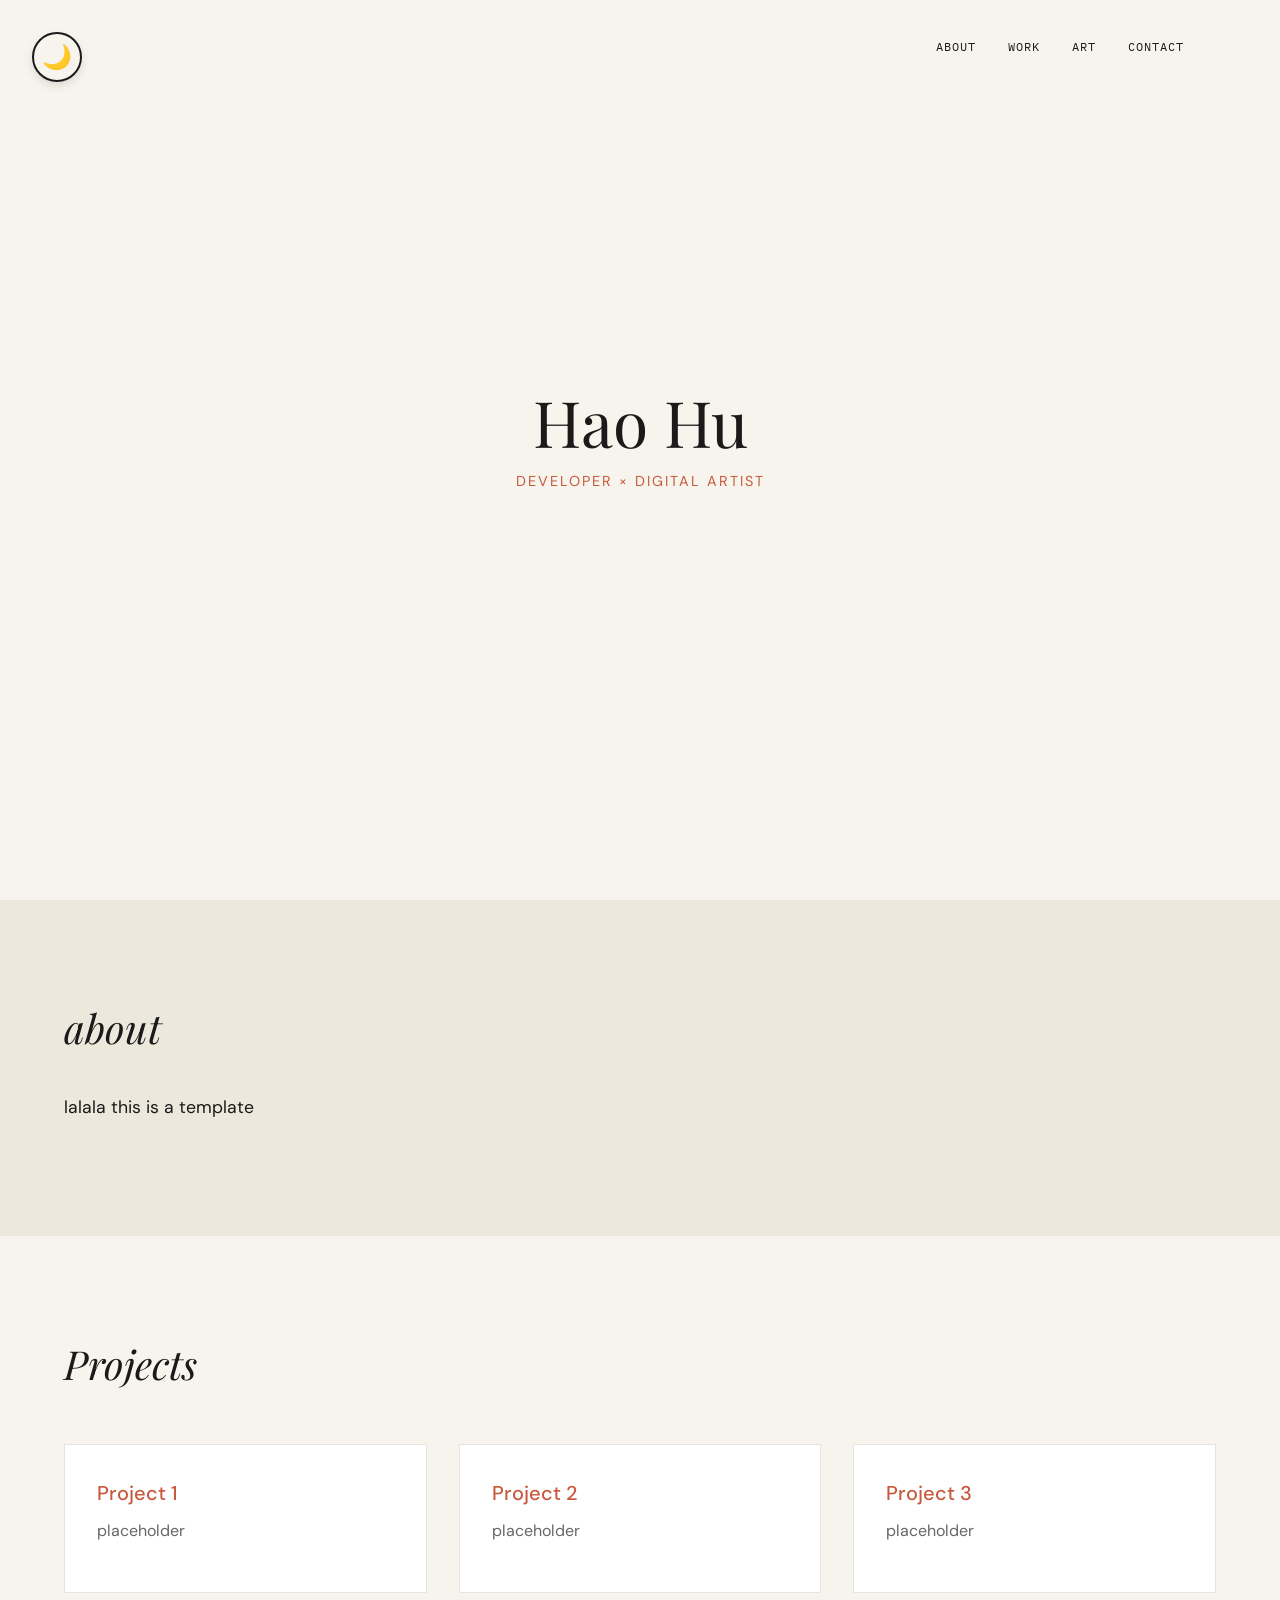
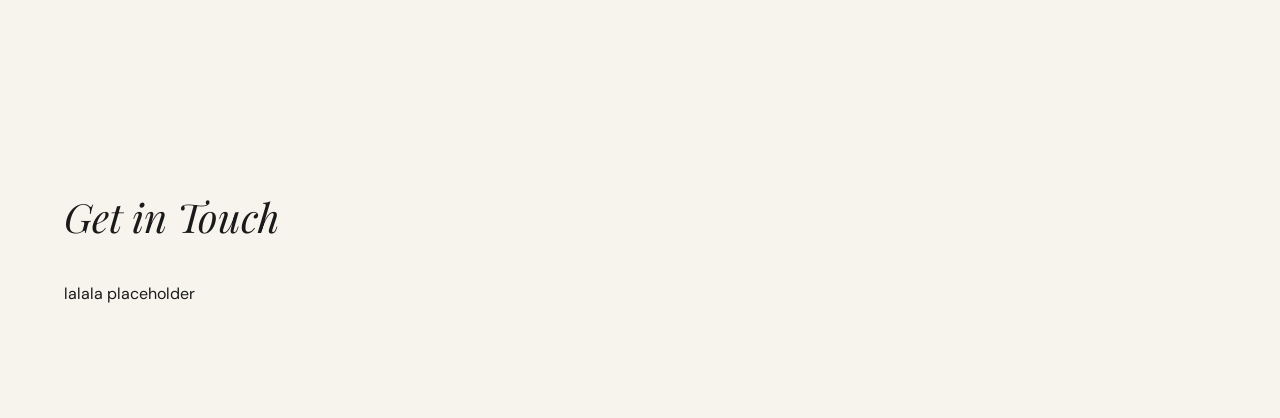
==== index.html @ 743b9fbf "Refactored info" ====
<!DOCTYPE html>
<html lang="en">
<head>
    <meta charset="UTF-8">
    <meta name="viewport" content="width=device-width, initial-scale=1.0">
    <title>hao hu</title>

    <link rel="stylesheet" href="style.css">
  
</head>
<body>
    <nav class="nav" id="mainNav">
        <a href="#about">about</a>
        <a href="#projects">work</a>
        <a href="#art">art</a>
        <a href="#contact">contact</a>
    </nav>
    <button class="dark-mode-toggle" id="darkModeToggle">
        🌙
    </button>
    <section class="intro">
        <h1>Hao Hu</h1>
        <p>developer × digital artist</p>
    </section>

    <section class="about" id="about">
        <div class="container">
            <h2>about</h2>
            <p>lalala this is a template</p>
        </div>
    </section>

    <section class="projects" id="projects">
        <div class="container">
            <h2>Projects</h2>

            <div class="projects-grid">
                <article class="project">
                    <h3>Project 1</h3>
                    <p>placeholder</p>
                </article>

                <article class="project">
                    <h3>Project 2</h3>
                    <p>placeholder</p>
                </article>

                <article class="project">
                    <h3>Project 3</h3>
                    <p>placeholder</p>
                </article>
            </div>
        </div>
    </section>

    <section class="contact" id="contact">
        <div class="container">
            <h2>Get in Touch</h2>
            <p>lalala placeholder</p>
        </div>
    </section>

    <script>
        const DarkModeToggle = ({ isDark, toggle }) => {
            return (
                <button
                onClick={toggle}
                className="dark-mode-toggle"
                title={isDark ? "Switch to light mode" : "Switch to dark mode"}
                >
                {isDark ? '☀️' : '🌙'}
                </button>
            );
        };

        const Navigation = ({ currentPage, setCurrentPage }) => {
            const [isScrolled, setIsScrolled] = useState(false);

            useEffect(() => {
                const handleScroll = () => {
                setIsScrolled(window.scrollY > 50);
                };

                window.addEventListener('scroll', handleScroll);
                return () => window.removeEventListener('scroll', handleScroll);
            }, []);

            const scrollToSection = (sectionId) => {
                const element = document.getElementById(sectionId);
                if (element) {
                element.scrollIntoView({ behavior: 'smooth' });
                }
            };

            return (
                <nav className={`nav ${isScrolled ? 'nav-scrolled' : ''}`}>
                {currentPage === 'home' ? (
                    <>
                    <a onClick={() => scrollToSection('about')} className={currentPage === 'home' ? 'active' : ''}>About</a>
                    <a onClick={() => scrollToSection('projects')} className={currentPage === 'home' ? 'active' : ''}>Work</a>
                    <a onClick={() => setCurrentPage('art')}>Art</a>
                    </>
                ) : (
                    <>
                    <a onClick={() => setCurrentPage('home')}>Home</a>
                    <a className="active">Art</a>
                    </>
                )}
                </nav>
            );
        };

        const Info = () => {
            return (
                <section className="hero">
                <div className="scrap scrap-1"></div>
                <div className="scrap scrap-2"></div>
                <div className="scrap scrap-3"></div>
                
                <div className="hero-content">
                    <h1 className="name">
                    <span className="first-name">Your</span>
                    <span className="last-name">Name</span>
                    </h1>
                    <p className="tagline">Developer × Digital Artist</p>
                </div>
                </section>
            );
        };

        const App = () => {
            const [isDark, setIsDark] = useState(false);
            const [currentPage, setCurrentPage] = useState('home');

            const toggleDarkMode = () => {
                setIsDark(!isDark);
                document.body.classList.toggle('dark');
            };

            useEffect(() => {
                window.scrollTo(0, 0);
            }, [currentPage]);

            return (
                <div className="canvas">
                <DarkModeToggle isDark={isDark} toggle={toggleDarkMode} />
                <Navigation currentPage={currentPage} setCurrentPage={setCurrentPage} />
                
                {currentPage === 'home' ? (
                    <>
                    <Info />
                    <About />
                    <Projects />
                    </>
                ) : (
                    <ArtPage />
                )}
                </div>
            );
        };

        const root = ReactDOM.createRoot(document.getElementById('root'));
        root.render(<App />);
        
    </script>

</body>
</html>
---- style.css ----
@import url('https://fonts.googleapis.com/css2?family=Playfair+Display:ital,wght@0,400;0,700;1,400&family=IBM+Plex+Mono:wght@300;400;500&family=DM+Sans:wght@400;500;700&display=swap');

* {
  margin: 0;
  padding: 0;
  box-sizing: border-box;
  transition: background-color 0.3s, color 0.3s;
}

:root {
    --ink: #1a1a1a;
    --paper: #f7f4ed;
    --cream: #ede8dc;
    --rust: #c75a3e;
    --burnt-sienna: #a44827;
    --olive: #6b7a4f;
    --slate: #5a6a7a;
    --ochre: #d4a056;
    --faded-blue: #8b9dc3;
}

body {
    font-family: 'DM Sans', sans-serif;
    background-color: var(--paper);
    color: var(--ink);
    line-height: 1.6;
}

body.dark {
    background: #0f0f0f;
    color: #f0f0f0;
}

body.dark .info::before {
    background: #1a1a1a !important;
}

body.dark .project {
    background: #1a1a1a;
    border-color: rgba(255, 255, 255, 0.1);
}

.nav {
    position: fixed;
    top: 2rem;
    right: 6rem;  
    z-index: 999;
    
    display: flex;
    gap: 2rem;
    
    background: transparent;
    padding: 0;
    border-radius: 0;
    
    transition: all 0.3s ease;
}

.nav.scrolled {
    background: rgba(247, 244, 237, 0.95);
    padding: 1rem 2rem;
    border-radius: 50px;
    box-shadow: 0 2px 10px rgba(0, 0, 0, 0.1);
}

body.dark .nav.scrolled {
    background: rgba(15, 15, 15, 0.95);
}

.nav a {
    font-family: 'IBM Plex Mono', monospace;
    font-size: 0.75rem;
    letter-spacing: 1px;
    text-transform: uppercase;
    text-decoration: none;
    color: var(--ink);
    position: relative;
    cursor: pointer;
    padding: 0.3rem 0;
}

.nav a::after {
    content: '';
    position: absolute;
    bottom: 0;
    left: 0;
    width: 0%;
    height: 1px;
    background: var(--rust);
    transition: width 0.3s ease;
}

.nav a:hover::after,
.nav a.active::after {
    width: 100%;
}

.dark-mode-toggle {
    position: fixed;
    top: 2rem;
    left: 2rem;
    z-index: 1000;

    width: 50px;
    height: 50px;
    border-radius: 50%;
    border: 2px solid var(--ink);
    background: var(--paper);

    font-size: 1.5rem;
    cursor: pointer;

    display: flex;
    align-items: center;
    justify-content: center;

    box-shadow: 0 4px 10px rgba(0, 0, 0, 0.1);
    transition: transform 0.2s ease;
}

.dark-mode-toggle:hover {
    transform: scale(1.1);
}

.dark-mode-toggle:active {
    transform: scale(0.95);
}

h1 {
    font-family: 'Playfair Display', serif;
    font-size: 2.5rem;
    font-weight: 400;
    line-height: 1;
}

h2 {
    font-family: 'Playfair Display', serif;
    font-size: 2rem;
    font-weight: 400;
    font-style: italic;
    margin-bottom: 2rem;
}

h3 {
    font-size: 1.25rem;
    font-weight: 500;
    margin-bottom: 0.5rem;
}

p {
    font-size: 1rem;
    margin-bottom: 1rem;
}

.intro {
    min-height: 100vh;
    display: flex;
    flex-direction: column;
    justify-content: center;
    align-items: center;
    text-align: center;
    padding: 2rem 1rem;
}

.intro p {
    font-size: 0.9rem;
    color: var(--rust);
    margin-top: 1rem;
    letter-spacing: 2px;
    text-transform: uppercase;
}

.container {
    max-width: 1200px;  
    margin: 0 auto;     
    padding: 0 1.5rem;  
}

section {
  padding: 4rem 0; 
}

.about {
    background-color: var(--cream);
}

.about p {
    font-size: 1.1rem;
    max-width: 600px; 
    line-height: 1.8; 
}

.projects {
    background-color: var(--paper);
}

.projects-grid {
    display: grid;
    grid-template-columns: 1fr;  
    gap: 1.5rem;  
    margin-top: 2rem;
}

.project {
    background: white;
    padding: 2rem;
    border: 1px solid rgba(0, 0, 0, 0.1);
    transition: transform 0.3s ease, box-shadow 0.3s ease; 
}

.project:hover {
    transform: translateY(-5px); 
    box-shadow: 0 10px 30px rgba(0, 0, 0, 0.1);
}

.project h3 {
    color: var(--rust);
}

.project p {
    color: #666;
    line-height: 1.7;
}

body.dark .project p {
    color: #ccc;
}

@media (min-width: 768px) {

    h1 {
        font-size: 3.5rem;
    }

    h2 {
        font-size: 2.5rem;
    }

    container {
        padding: 0 2rem;
    }

    section {
        padding: 6rem 0;
    }

    info p {
        font-size: 1.1rem;
    }

    .projects-grid {
        grid-template-columns: repeat(2, 1fr);
        gap: 2rem;
    }

    .project {
        padding: 2rem;
    }

}

@media (min-width: 1024px) {

    h1 {
        font-size: 4rem;
    }

    info p {
        font-size: 1.2rem;
    }

    .projects-grid {
        grid-template-columns: repeat(3, 1fr);
        gap: 2rem;
        margin-top: 3rem;
    }

}
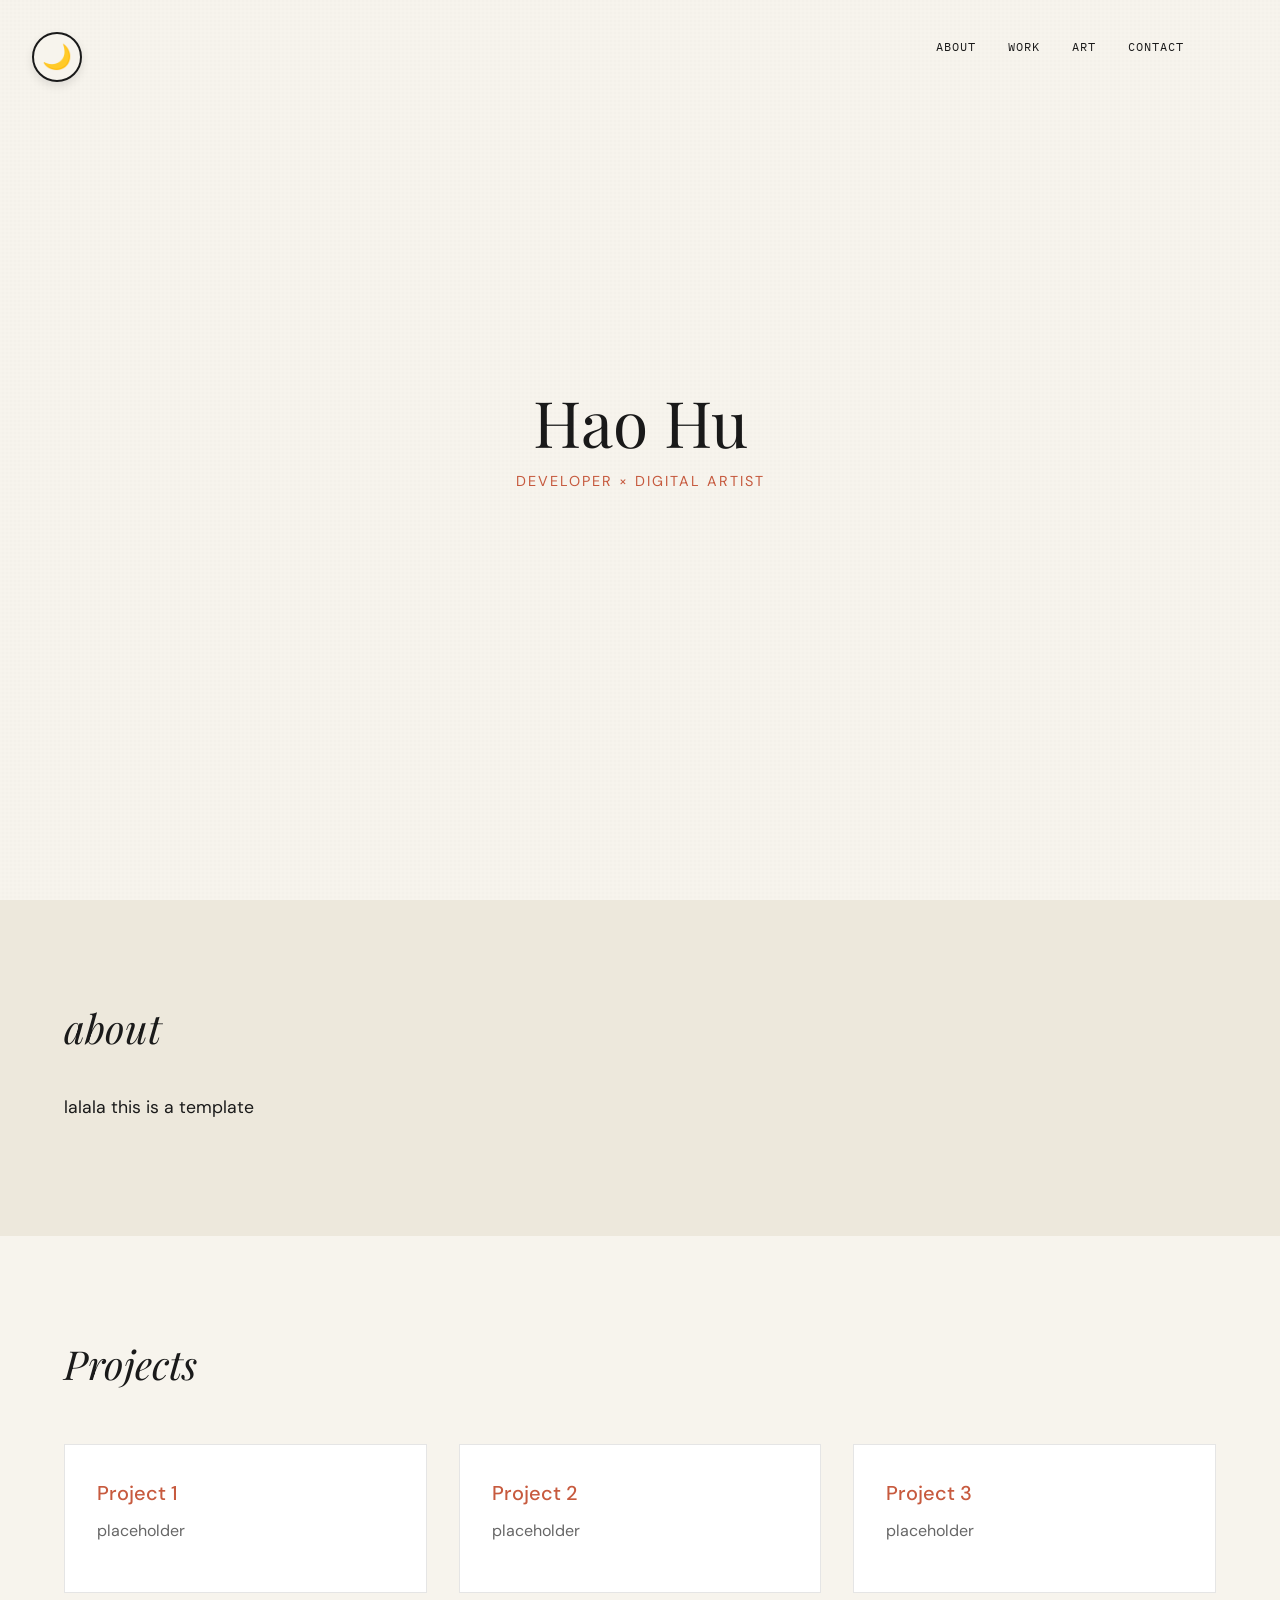
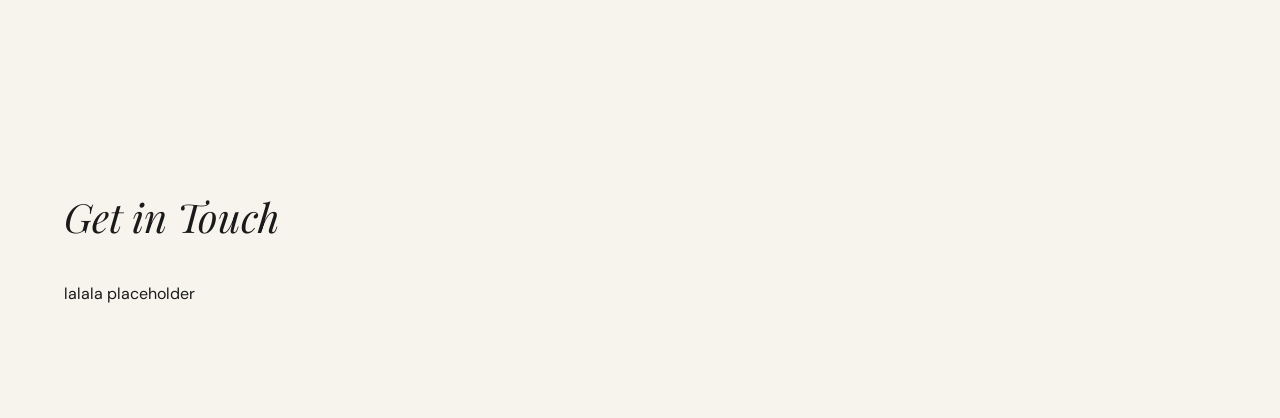
==== commit de6d86f0: "changed dark mode style" ====
--- a/index.html
+++ b/index.html
@@ -112,15 +112,15 @@
 
         const Info = () => {
             return (
-                <section className="hero">
+                <section className="info">
                 <div className="scrap scrap-1"></div>
                 <div className="scrap scrap-2"></div>
                 <div className="scrap scrap-3"></div>
                 
-                <div className="hero-content">
+                <div className="info-content">
                     <h1 className="name">
-                    <span className="first-name">Your</span>
-                    <span className="last-name">Name</span>
+                    <span className="first-name">Hao</span>
+                    <span className="last-name">Hu</span>
                     </h1>
                     <p className="tagline">Developer × Digital Artist</p>
                 </div>
--- a/style.css
+++ b/style.css
@@ -35,9 +35,60 @@
     background: #1a1a1a !important;
 }
 
+body.dark .scrap-1 { background: var(--ochre); opacity: 0.5; }
+body.dark .scrap-2 { background: var(--faded-blue); opacity: 0.4; }
+body.dark .scrap-3 { background: var(--olive); opacity: 0.4; }
+body.dark .name .last-name { color: var(--ochre); }
+body.dark .about { background: #0a0a0a; }
+body.dark .projects { background: #141414; }
+body.dark .project-item { background: #1a1a1a; border-color: rgba(255, 255, 255, 0.1); }
+body.dark .project-title,
+body.dark .section-title { color: #ffffff; }
+body.dark .project-description { color: #d0d0d0; }
+body.dark .gallery-item { background: #1a1a1a; }
+body.dark .nav { color: #f0f0f0; }
+body.dark .nav.nav-scrolled { background: rgba(20, 20, 20, 0.95); }
+body.dark .art-page { background: #0a0a0a; }
+body.dark .filter-btn { border-color: rgba(212, 160, 86, 0.3); color: #f0f0f0; }
+body.dark .filter-btn.active { background: var(--ochre); color: #000; }
+body.dark .art-detail-card { background: #1a1a1a; }
+
+body::before {
+    content: '';
+    position: fixed;
+    top: 0;
+    left: 0;
+    width: 100%;
+    height: 100%;
+    background-image: 
+    repeating-linear-gradient(0deg, transparent, transparent 2px, rgba(0,0,0,.02) 2px, rgba(0,0,0,.02) 4px),
+    repeating-linear-gradient(90deg, transparent, transparent 2px, rgba(0,0,0,.02) 2px, rgba(0,0,0,.02) 4px);
+    pointer-events: none;
+    z-index: 1000;
+    opacity: 0.3;
+}
+
+body.dark::before {
+    background-image: 
+    repeating-linear-gradient(0deg, transparent, transparent 2px, rgba(255,255,255,.02) 2px, rgba(255,255,255,.02) 4px),
+    repeating-linear-gradient(90deg, transparent, transparent 2px, rgba(255,255,255,.02) 2px, rgba(255,255,255,.02) 4px);
+}
+
+body.dark .dark-mode-toggle {
+    background: #1a1a1a;
+    border-color: var(--ochre);
+    box-shadow: 0 4px 15px rgba(212, 160, 86, 0.3);
+}
+
 body.dark .project {
     background: #1a1a1a;
     border-color: rgba(255, 255, 255, 0.1);
+}
+
+.canvas {
+    min-height: 100vh;
+    position: relative;
+    padding: 0;
 }
 
 .nav {
@@ -115,7 +166,11 @@
     justify-content: center;
 
     box-shadow: 0 4px 10px rgba(0, 0, 0, 0.1);
-    transition: transform 0.2s ease;
+    transition: transform 0.3s ease;
+}
+
+body.dark .nav a {
+    color: #f0f0f0;
 }
 
 .dark-mode-toggle:hover {
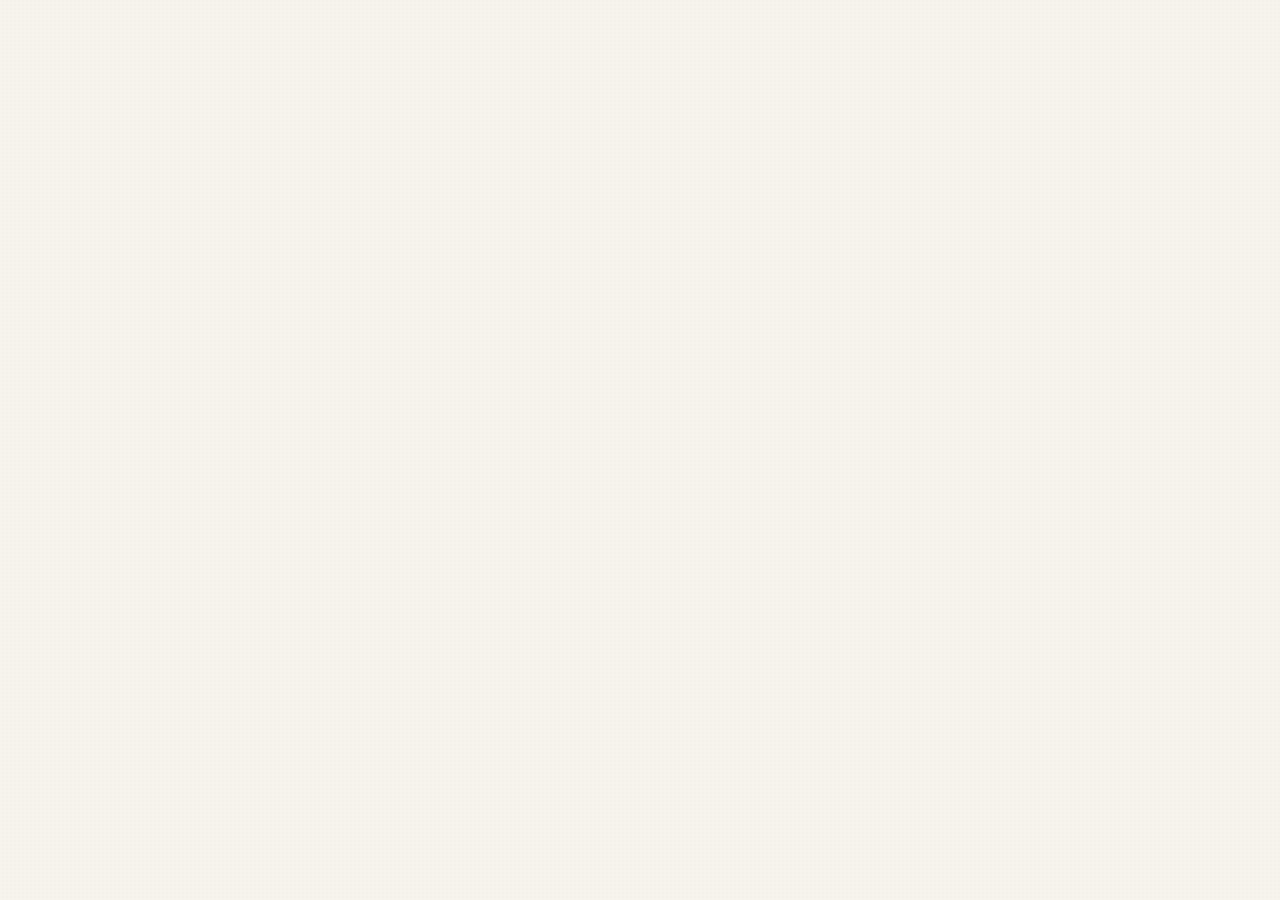
==== commit a353ed14: "Fully refactored site and adding working App loop" ====
--- a/index.html
+++ b/index.html
@@ -9,154 +9,175 @@
   
 </head>
 <body>
-    <nav class="nav" id="mainNav">
-        <a href="#about">about</a>
-        <a href="#projects">work</a>
-        <a href="#art">art</a>
-        <a href="#contact">contact</a>
-    </nav>
-    <button class="dark-mode-toggle" id="darkModeToggle">
-        🌙
-    </button>
-    <section class="intro">
-        <h1>Hao Hu</h1>
-        <p>developer × digital artist</p>
-    </section>
 
-    <section class="about" id="about">
-        <div class="container">
-            <h2>about</h2>
-            <p>lalala this is a template</p>
-        </div>
-    </section>
+    <div id="root"></div>
 
-    <section class="projects" id="projects">
-        <div class="container">
-            <h2>Projects</h2>
+    <script crossorigin src="https://unpkg.com/react@18/umd/react.production.min.js"></script>
+    <script crossorigin src="https://unpkg.com/react-dom@18/umd/react-dom.production.min.js"></script>
+    
+    <script src="https://unpkg.com/@babel/standalone/babel.min.js"></script>
 
-            <div class="projects-grid">
-                <article class="project">
-                    <h3>Project 1</h3>
-                    <p>placeholder</p>
-                </article>
+    <script src="data/artData.js"></script>
+    <script src="data/projectData.js"></script>
 
-                <article class="project">
-                    <h3>Project 2</h3>
-                    <p>placeholder</p>
-                </article>
+    <script type="text/babel">
+        const { useState, useEffect } = React;
 
-                <article class="project">
-                    <h3>Project 3</h3>
-                    <p>placeholder</p>
-                </article>
-            </div>
-        </div>
-    </section>
-
-    <section class="contact" id="contact">
-        <div class="container">
-            <h2>Get in Touch</h2>
-            <p>lalala placeholder</p>
-        </div>
-    </section>
-
-    <script>
         const DarkModeToggle = ({ isDark, toggle }) => {
-            return (
-                <button
-                onClick={toggle}
-                className="dark-mode-toggle"
-                title={isDark ? "Switch to light mode" : "Switch to dark mode"}
-                >
-                {isDark ? '☀️' : '🌙'}
-                </button>
-            );
+        return (
+            <button
+            onClick={toggle}
+            className="dark-mode-toggle"
+            title={isDark ? "Switch to light mode" : "Switch to dark mode"}
+            >
+            {isDark ? '☀️' : '🌙'}
+            </button>
+        );
         };
 
         const Navigation = ({ currentPage, setCurrentPage }) => {
-            const [isScrolled, setIsScrolled] = useState(false);
+        const [isScrolled, setIsScrolled] = useState(false);
 
-            useEffect(() => {
-                const handleScroll = () => {
-                setIsScrolled(window.scrollY > 50);
-                };
-
-                window.addEventListener('scroll', handleScroll);
-                return () => window.removeEventListener('scroll', handleScroll);
-            }, []);
-
-            const scrollToSection = (sectionId) => {
-                const element = document.getElementById(sectionId);
-                if (element) {
-                element.scrollIntoView({ behavior: 'smooth' });
-                }
+        useEffect(() => {
+            const handleScroll = () => {
+            setIsScrolled(window.scrollY > 50);
             };
 
-            return (
-                <nav className={`nav ${isScrolled ? 'nav-scrolled' : ''}`}>
-                {currentPage === 'home' ? (
-                    <>
-                    <a onClick={() => scrollToSection('about')} className={currentPage === 'home' ? 'active' : ''}>About</a>
-                    <a onClick={() => scrollToSection('projects')} className={currentPage === 'home' ? 'active' : ''}>Work</a>
-                    <a onClick={() => setCurrentPage('art')}>Art</a>
-                    </>
-                ) : (
-                    <>
-                    <a onClick={() => setCurrentPage('home')}>Home</a>
-                    <a className="active">Art</a>
-                    </>
-                )}
-                </nav>
-            );
+            window.addEventListener('scroll', handleScroll);
+            return () => window.removeEventListener('scroll', handleScroll);
+        }, []);
+
+        const scrollToSection = (sectionId) => {
+            const element = document.getElementById(sectionId);
+            if (element) {
+            element.scrollIntoView({ behavior: 'smooth' });
+            }
+        };
+
+        return (
+            <nav className={`nav ${isScrolled ? 'nav-scrolled' : ''}`}>
+            {currentPage === 'home' ? (
+                <>
+                <a onClick={() => scrollToSection('about')} className={currentPage === 'home' ? 'active' : ''}>About</a>
+                <a onClick={() => scrollToSection('projects')} className={currentPage === 'home' ? 'active' : ''}>Work</a>
+                <a onClick={() => setCurrentPage('art')}>Art</a>
+                </>
+            ) : (
+                <>
+                <a onClick={() => setCurrentPage('home')}>Home</a>
+                <a className="active">Art</a>
+                </>
+            )}
+            </nav>
+        );
         };
 
         const Info = () => {
-            return (
-                <section className="info">
-                <div className="scrap scrap-1"></div>
-                <div className="scrap scrap-2"></div>
-                <div className="scrap scrap-3"></div>
+        return (
+            <section className="info">
+            <div className="scrap scrap-1"></div>
+            <div className="scrap scrap-2"></div>
+            <div className="scrap scrap-3"></div>
+            
+            <div className="info-content">
+                <h1 className="name">
+                <span className="first-name">Hao</span>
+                <span className="last-name">Hu</span>
+                </h1>
+                <p className="tagline">Developer × Digital Artist</p>
+            </div>
+            </section>
+        );
+        };
+
+        const About = () => {
+        return (
+            <section id="about" className="about">
+            <div className="tape tape-1"></div>
+            
+            <div className="about-grid">
+                <div>
+                <div className="section-label">About</div>
+                </div>
+                <div className="about-text">
+                <p>placeholder</p>
+                <p>placeholder</p>
+                </div>
+            </div>
+            
+            <div className="tape tape-2"></div>
+            </section>
+        );
+        };
+
+        const ProjectCard = ({ project }) => {
+        return (
+            <article className="project-item">
+            <div className="project-number">{project.number}</div>
+            <h3 className="project-title">{project.title}</h3>
+            <p className="project-description">{project.description}</p>
+            <div className="project-tags">
+                {project.tags.map((tag, index) => (
+                <span key={index} className="project-tag">{tag}</span>
+                ))}
+            </div>
+            </article>
+        );
+        };
+
+        const Projects = () => {
+        return (
+            <section id="projects" className="projects">
+            <div className="projects-container">
+                <h2 className="section-title">Selected Work</h2>
                 
-                <div className="info-content">
-                    <h1 className="name">
-                    <span className="first-name">Hao</span>
-                    <span className="last-name">Hu</span>
-                    </h1>
-                    <p className="tagline">Developer × Digital Artist</p>
+                <div className="annotation annotation-1">in progress →</div>
+                
+                <div className="projects-collage">
+                {projectsData.map((project) => (
+                    <ProjectCard key={project.id} project={project} />
+                ))}
                 </div>
-                </section>
-            );
+            </div>
+            </section>
+        );
+        };
+
+        const ArtPage = () => {
+        };
+
+        const Lightbox = ({ artwork, onClose }) => {
         };
 
         const App = () => {
-            const [isDark, setIsDark] = useState(false);
-            const [currentPage, setCurrentPage] = useState('home');
+        const [isDark, setIsDark] = useState(false);
+        const [currentPage, setCurrentPage] = useState('home');
 
-            const toggleDarkMode = () => {
-                setIsDark(!isDark);
-                document.body.classList.toggle('dark');
-            };
+        const toggleDarkMode = () => {
+            setIsDark(!isDark);
+            document.body.classList.toggle('dark');
+        };
 
-            useEffect(() => {
-                window.scrollTo(0, 0);
-            }, [currentPage]);
+        useEffect(() => {
+            window.scrollTo(0, 0);
+        }, [currentPage]);
 
-            return (
-                <div className="canvas">
-                <DarkModeToggle isDark={isDark} toggle={toggleDarkMode} />
-                <Navigation currentPage={currentPage} setCurrentPage={setCurrentPage} />
-                
-                {currentPage === 'home' ? (
-                    <>
-                    <Info />
-                    <About />
-                    <Projects />
-                    </>
-                ) : (
-                    <ArtPage />
-                )}
-                </div>
-            );
+        return (
+            <div className="canvas">
+            <DarkModeToggle isDark={isDark} toggle={toggleDarkMode} />
+            <Navigation currentPage={currentPage} setCurrentPage={setCurrentPage} />
+            
+            {currentPage === 'home' ? (
+                <>
+                <Info />
+                <About />
+                <Projects />
+                </>
+            ) : (
+                <ArtPage />
+            )}
+            </div>
+        );
         };
 
         const root = ReactDOM.createRoot(document.getElementById('root'));
--- a/style.css
+++ b/style.css
@@ -281,56 +281,346 @@
     color: #ccc;
 }
 
-@media (min-width: 768px) {
-
-    h1 {
-        font-size: 3.5rem;
-    }
-
-    h2 {
-        font-size: 2.5rem;
-    }
-
-    container {
+.info {
+    height: 100vh;
+    display: flex;
+    align-items: center;
+    justify-content: center;
+    position: relative;
+    overflow: hidden;
+}
+
+.info::before {
+    content: '';
+    position: absolute;
+    top: -10%;
+    right: -5%;
+    width: 60%;
+    height: 120%;
+    background: var(--cream);
+    transform: rotate(8deg);
+    box-shadow: -20px 20px 60px rgba(0,0,0,0.1);
+    clip-path: polygon(0% 2%, 2% 0%, 98% 1%, 100% 3%, 99% 97%, 97% 100%, 3% 99%, 0% 98%);
+}
+
+.info-content {
+    position: relative;
+    z-index: 2;
+    max-width: 900px;
+    padding: 0 4rem;
+}
+
+.name {
+    font-family: 'Playfair Display', serif;
+    font-size: clamp(3rem, 8vw, 7rem);
+    font-weight: 400;
+    line-height: 0.95;
+    margin-bottom: 2rem;
+    position: relative;
+}
+
+.name .first-name {
+    display: block;
+    margin-left: 3rem;
+}
+
+.name .last-name {
+    display: block;
+    font-style: italic;
+    color: var(--rust);
+    margin-left: 4rem;
+}
+
+.tagline {
+    font-family: 'IBM Plex Mono', monospace;
+    font-size: 0.85rem;
+    font-weight: 300;
+    letter-spacing: 2px;
+    text-transform: uppercase;
+    margin-bottom: 3rem;
+    opacity: 0.7;
+}
+
+.scrap {
+    position: absolute;
+    background: white;
+    box-shadow: 0 8px 30px rgba(0,0,0,0.12);
+}
+
+.scrap-1 {
+    top: 15%;
+    left: 8%;
+    width: 200px;
+    height: 150px;
+    transform: rotate(-12deg);
+    background: var(--ochre);
+    opacity: 0.4;
+    clip-path: polygon(3% 0%, 100% 2%, 97% 100%, 0% 98%);
+}
+
+.scrap-2 {
+    bottom: 20%;
+    right: 15%;
+    width: 180px;
+    height: 120px;
+    transform: rotate(25deg);
+    background: var(--faded-blue);
+    opacity: 0.3;
+    clip-path: polygon(0% 3%, 98% 0%, 100% 95%, 2% 100%);
+}
+
+.scrap-3 {
+    top: 40%;
+    left: 5%;
+    width: 100px;
+    height: 140px;
+    transform: rotate(-8deg);
+    background: var(--olive);
+    opacity: 0.25;
+    clip-path: polygon(2% 0%, 100% 1%, 98% 100%, 0% 97%);
+}
+
+.about {
+    padding: 10rem 4rem;
+    max-width: 1400px;
+    margin: 0 auto;
+    position: relative;
+}
+
+.about-grid {
+    display: grid;
+    grid-template-columns: 1fr 1.2fr;
+    gap: 6rem;
+    align-items: start;
+}
+
+.section-label {
+    font-family: 'IBM Plex Mono', monospace;
+    font-size: 0.7rem;
+    letter-spacing: 3px;
+    text-transform: uppercase;
+    color: var(--rust);
+    margin-bottom: 2rem;
+    font-weight: 500;
+}
+
+.about-text {
+    font-size: 1.1rem;
+    line-height: 1.8;
+    position: relative;
+}
+
+.about-text p {
+    margin-bottom: 1.5rem;
+}
+
+.tape {
+    position: absolute;
+    height: 40px;
+    background: rgba(255, 255, 255, 0.4);
+    border-top: 1px solid rgba(0,0,0,0.05);
+    border-bottom: 1px solid rgba(0,0,0,0.05);
+    box-shadow: 0 2px 8px rgba(0,0,0,0.06);
+}
+
+.tape-1 {
+    top: -20px;
+    left: 20%;
+    width: 150px;
+    transform: rotate(-5deg);
+}
+
+.tape-2 {
+    bottom: 30%;
+    right: -30px;
+    width: 120px;
+    transform: rotate(85deg);
+}
+
+.projects {
+    padding: 8rem 4rem;
+    background: var(--cream);
+    position: relative;
+}
+
+.projects-container {
+    max-width: 1400px;
+    margin: 0 auto;
+}
+
+.section-title {
+    font-family: 'Playfair Display', serif;
+    font-size: clamp(2.5rem, 5vw, 4rem);
+    font-weight: 400;
+    margin-bottom: 4rem;
+    font-style: italic;
+}
+
+.projects-collage {
+    display: grid;
+    grid-template-columns: repeat(12, 1fr);
+    gap: 2rem;
+    position: relative;
+}
+
+.project-item {
+    position: relative;
+    background: white;
+    padding: 3rem 2.5rem;
+    box-shadow: 0 10px 40px rgba(0,0,0,0.08);
+    cursor: pointer;
+    transition: all 0.3s;
+}
+
+.project-item::before {
+    content: '';
+    position: absolute;
+    inset: 0;
+    border: 1px solid rgba(0,0,0,0.08);
+    pointer-events: none;
+}
+
+.project-item:nth-child(1) {
+    grid-column: 1 / 7;
+    transform: rotate(-0.5deg);
+    margin-top: 3rem;
+}
+
+.project-item:nth-child(2) {
+    grid-column: 7 / 13;
+    transform: rotate(1deg);
+}
+
+.project-item:nth-child(3) {
+    grid-column: 3 / 9;
+    transform: rotate(-1deg);
+    margin-top: -2rem;
+}
+
+.project-item:hover {
+    transform: scale(1.02) rotate(0deg) translateY(-5px);
+    box-shadow: 0 15px 50px rgba(0,0,0,0.15);
+}
+
+.project-number {
+    font-family: 'IBM Plex Mono', monospace;
+    font-size: 0.7rem;
+    letter-spacing: 2px;
+    color: var(--rust);
+    margin-bottom: 1.5rem;
+}
+
+.project-title {
+    font-family: 'Playfair Display', serif;
+    font-size: 1.8rem;
+    margin-bottom: 1rem;
+    font-weight: 400;
+}
+
+.project-description {
+    font-size: 0.95rem;
+    line-height: 1.7;
+    color: #4a4a4a;
+    margin-bottom: 2rem;
+}
+
+.project-tags {
+    display: flex;
+    gap: 1rem;
+    flex-wrap: wrap;
+}
+
+.project-tag {
+    font-family: 'IBM Plex Mono', monospace;
+    font-size: 0.7rem;
+    padding: 0.4rem 0.8rem;
+    border: 1px solid var(--ink);
+    letter-spacing: 1px;
+}
+
+.project-item::after {
+    content: '';
+    position: absolute;
+    width: 80px;
+    height: 80px;
+    background: var(--ochre);
+    opacity: 0.3;
+    z-index: -1;
+}
+
+.project-item:nth-child(1)::after {
+    top: -15px;
+    right: -15px;
+    transform: rotate(15deg);
+    clip-path: polygon(0% 2%, 100% 0%, 98% 100%, 2% 98%);
+}
+
+.project-item:nth-child(2)::after {
+    bottom: -20px;
+    left: -20px;
+    background: var(--faded-blue);
+    transform: rotate(-12deg);
+    clip-path: polygon(1% 0%, 100% 3%, 97% 100%, 0% 99%);
+}
+
+.project-item:nth-child(3)::after {
+    top: -25px;
+    left: 50%;
+    background: var(--olive);
+    transform: rotate(8deg);
+    clip-path: polygon(3% 0%, 99% 2%, 100% 98%, 0% 100%);
+}
+
+.annotation {
+    position: absolute;
+    font-family: 'Playfair Display', serif;
+    font-style: italic;
+    font-size: 1.2rem;
+    color: var(--rust);
+    opacity: 0.4;
+    pointer-events: none;
+}
+
+.annotation-1 {
+    top: 20%;
+    right: 10%;
+    transform: rotate(-8deg);
+}
+
+@media (max-width: 1024px) {
+    .info-content {
         padding: 0 2rem;
     }
 
-    section {
-        padding: 6rem 0;
+    .about-grid {
+        grid-template-columns: 1fr;
+    gap: 3rem;
     }
 
-    info p {
-        font-size: 1.1rem;
+    .projects-collage {
+        grid-template-columns: 1fr;
     }
 
-    .projects-grid {
-        grid-template-columns: repeat(2, 1fr);
-        gap: 2rem;
+    .project-item:nth-child(1),
+    .project-item:nth-child(2),
+    .project-item:nth-child(3) {
+        grid-column: 1 / -1;
+        margin-top: 0;
     }
 
-    .project {
-        padding: 2rem;
+    .nav {
+        top: 2rem;
+        right: 2rem;
+        gap: 1.5rem;
     }
 
-}
-
-@media (min-width: 1024px) {
-
-    h1 {
-        font-size: 4rem;
+    .art-gallery-grid {
+        grid-template-columns: repeat(auto-fill, minmax(250px, 1fr));
     }
-
-    info p {
-        font-size: 1.2rem;
+}
+
+@media (max-width: 640px) {
+    .art-gallery-grid {
+        grid-template-columns: 1fr;
     }
-
-    .projects-grid {
-        grid-template-columns: repeat(3, 1fr);
-        gap: 2rem;
-        margin-top: 3rem;
-    }
-
-}
-
-
-
+}
